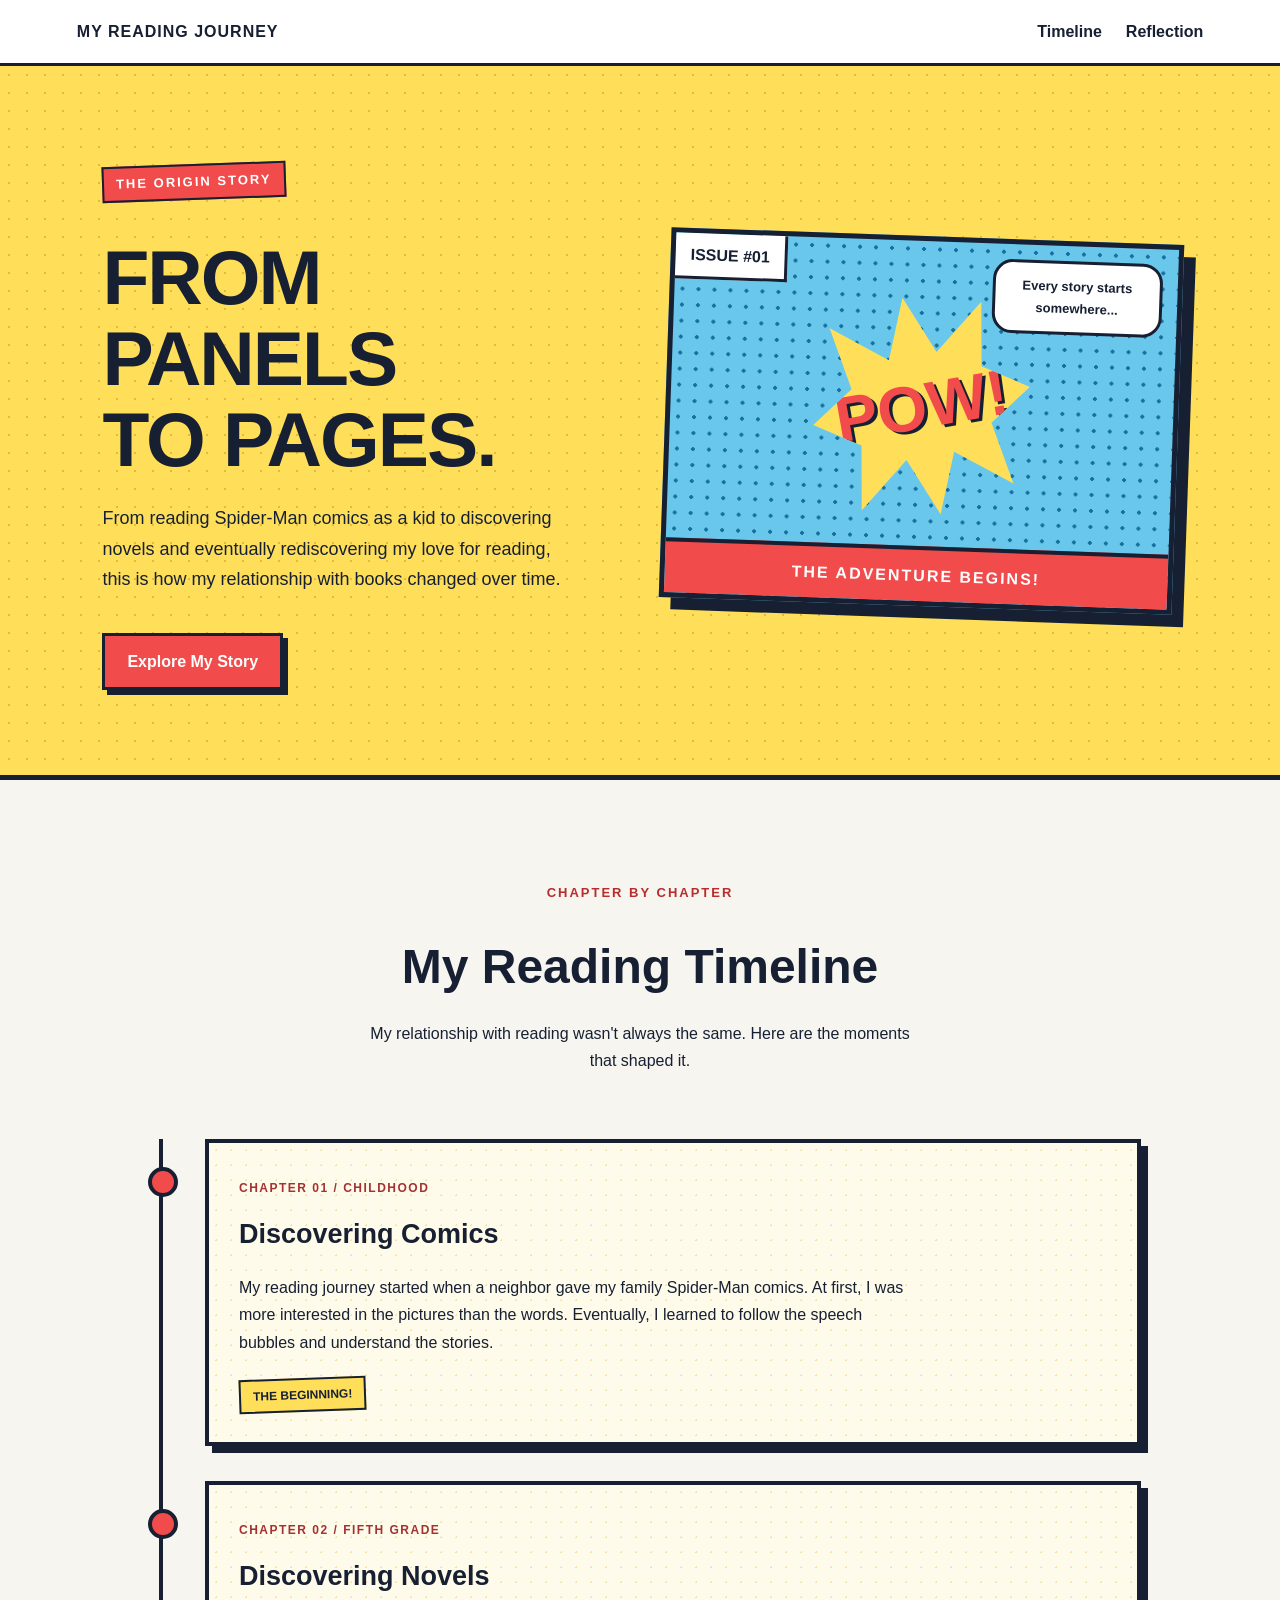
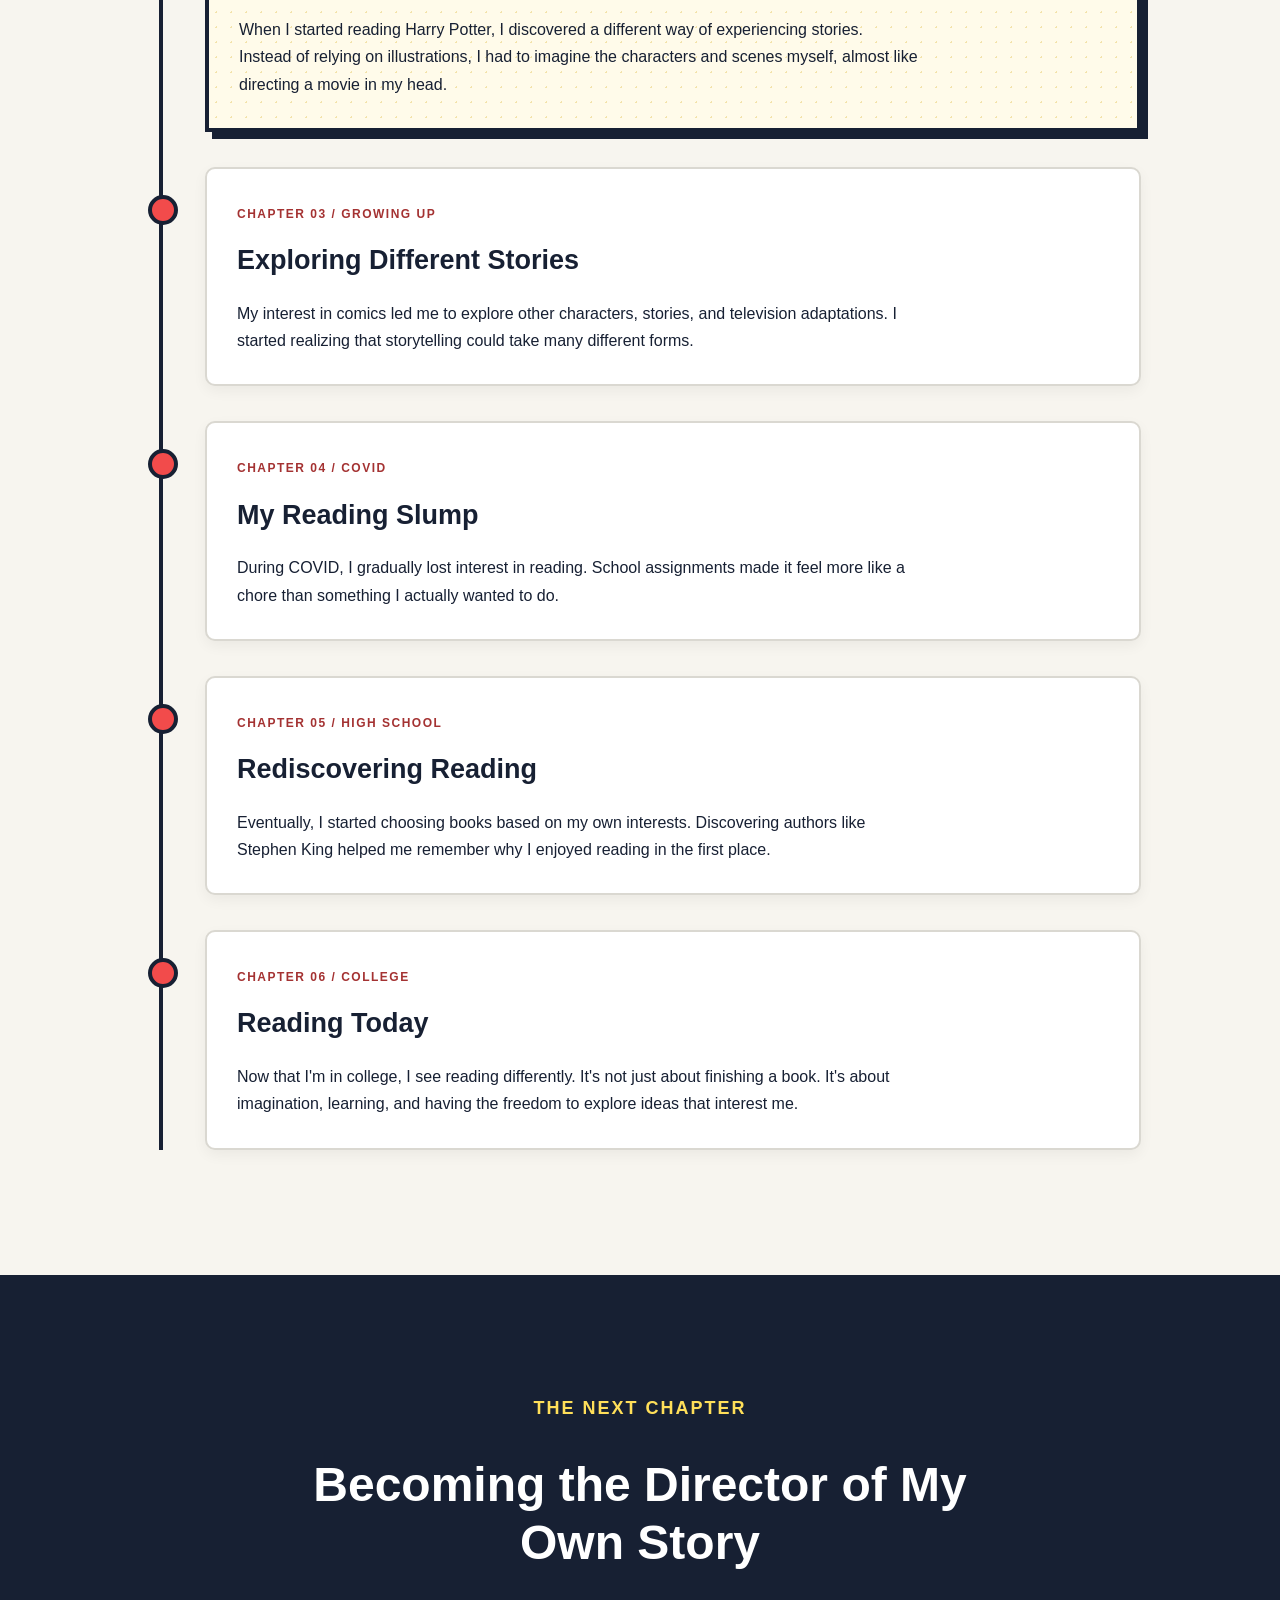
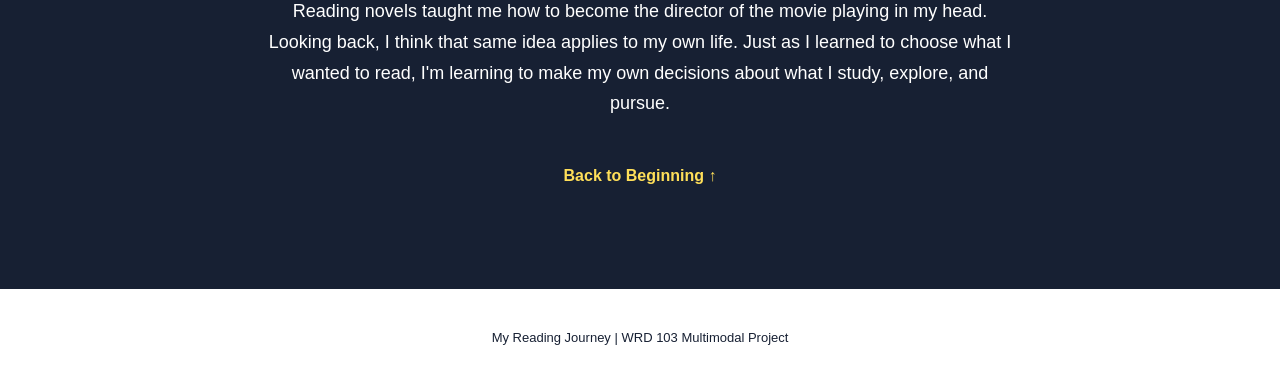
==== index.html @ 644c7c99 "feat: Add initial reading journey website" ====
<!DOCTYPE html>
<html lang="en">
<head>
  <meta charset="UTF-8">
  <meta name="viewport" content="width=device-width, initial-scale=1.0">
  <meta name="description" content="A visual timeline of my reading journey.">
  <title>My Reading Journey</title>
  <link rel="stylesheet" href="style.css">
</head>

<body>
  <!-- Navigation -->
  <header class="site-header">
    <a class="logo" href="#top">MY READING JOURNEY</a>
    <nav aria-label="Main navigation">
      <a href="#timeline">Timeline</a>
      <a href="#reflection">Reflection</a>
    </nav>
  </header>

  <main id="top">

    <!-- Comic-book introduction -->
    <section class="hero">
      <div class="hero-content">
        <p class="comic-label">THE ORIGIN STORY</p>
        <h1>From Panels<br>to Pages.</h1>
        <p class="hero-description">
          From reading Spider-Man comics as a kid to
          discovering novels and eventually rediscovering
          my love for reading, this is how my relationship
          with books changed over time.
        </p>
        <a href="#timeline" class="start-button">
          Explore My Story
        </a>
      </div>

      <div class="comic-art" aria-hidden="true">
        <span class="issue-tag">ISSUE #01</span>
        <div class="burst">POW!</div>
        <div class="speech-bubble">
          Every story starts somewhere...
        </div>
        <div class="comic-caption">
          THE ADVENTURE BEGINS!
        </div>
      </div>
    </section>

    <!-- Reading timeline -->
    <section id="timeline" class="timeline-section">
      <div class="section-heading">
        <p class="section-label">CHAPTER BY CHAPTER</p>
        <h2>My Reading Timeline</h2>
        <p>
          My relationship with reading wasn't always the same.
          Here are the moments that shaped it.
        </p>
      </div>

      <ol class="timeline">

        <li class="timeline-item">
          <article class="story-card comic-card">
            <span class="chapter">CHAPTER 01 / CHILDHOOD</span>
            <h3>Discovering Comics</h3>
            <p>
              My reading journey started when a neighbor gave
              my family Spider-Man comics. At first, I was
              more interested in the pictures than the words.
              Eventually, I learned to follow the speech
              bubbles and understand the stories.
            </p>
            <span class="comic-stamp">THE BEGINNING!</span>
          </article>
        </li>

        <li class="timeline-item">
          <article class="story-card comic-card">
            <span class="chapter">CHAPTER 02 / FIFTH GRADE</span>
            <h3>Discovering Novels</h3>
            <p>
              When I started reading Harry Potter, I
              discovered a different way of experiencing
              stories. Instead of relying on illustrations,
              I had to imagine the characters and scenes
              myself, almost like directing a movie in my head.
            </p>
          </article>
        </li>

        <li class="timeline-item">
          <article class="story-card">
            <span class="chapter">CHAPTER 03 / GROWING UP</span>
            <h3>Exploring Different Stories</h3>
            <p>
              My interest in comics led me to explore
              other characters, stories, and television
              adaptations. I started realizing that
              storytelling could take many different forms.
            </p>
          </article>
        </li>

        <li class="timeline-item">
          <article class="story-card">
            <span class="chapter">CHAPTER 04 / COVID</span>
            <h3>My Reading Slump</h3>
            <p>
              During COVID, I gradually lost interest in
              reading. School assignments made it feel
              more like a chore than something I actually
              wanted to do.
            </p>
          </article>
        </li>

        <li class="timeline-item">
          <article class="story-card">
            <span class="chapter">CHAPTER 05 / HIGH SCHOOL</span>
            <h3>Rediscovering Reading</h3>
            <p>
              Eventually, I started choosing books based
              on my own interests. Discovering authors like
              Stephen King helped me remember why I
              enjoyed reading in the first place.
            </p>
          </article>
        </li>

        <li class="timeline-item">
          <article class="story-card">
            <span class="chapter">CHAPTER 06 / COLLEGE</span>
            <h3>Reading Today</h3>
            <p>
              Now that I'm in college, I see reading
              differently. It's not just about finishing
              a book. It's about imagination, learning,
              and having the freedom to explore ideas
              that interest me.
            </p>
          </article>
        </li>

      </ol>
    </section>

    <!-- Final reflection -->
    <section id="reflection" class="reflection">
      <div class="reflection-content">
        <p class="section-label">THE NEXT CHAPTER</p>
        <h2>Becoming the Director of My Own Story</h2>
        <p>
          Reading novels taught me how to become the
          director of the movie playing in my head.
          Looking back, I think that same idea applies
          to my own life. Just as I learned to choose
          what I wanted to read, I'm learning to make
          my own decisions about what I study,
          explore, and pursue.
        </p>
        <a href="#top" class="back-link">Back to Beginning ↑</a>
      </div>
    </section>

  </main>

  <footer class="site-footer">
    <p>My Reading Journey | WRD 103 Multimodal Project</p>
  </footer>
</body>
</html>
---- style.css ----
/* GENERAL STYLES */
:root {
  --ink: #172033;
  --paper: #f7f5ef;
  --red: #f24b4b;
  --yellow: #ffdf59;
  --blue: #6ac7ec;
}

* {
  box-sizing: border-box;
}

html {
  scroll-behavior: smooth;
}

body {
  margin: 0;
  font-family: Arial, Helvetica, sans-serif;
  background: var(--paper);
  color: var(--ink);
  line-height: 1.7;
}

a {
  color: inherit;
}

section {
  scroll-margin-top: 80px;
}

/* NAVIGATION */
.site-header {
  display: flex;
  justify-content: space-between;
  align-items: center;
  gap: 20px;
  padding: 18px 6%;
  background: white;
  border-bottom: 3px solid var(--ink);
}

.logo {
  font-weight: 900;
  text-decoration: none;
  letter-spacing: 1px;
}

nav {
  display: flex;
  gap: 24px;
}

nav a {
  font-weight: bold;
  text-decoration: none;
}

nav a:hover,
.back-link:hover {
  text-decoration: underline;
}

/* COMIC-BOOK HERO */
.hero {
  min-height: 550px;
  display: grid;
  grid-template-columns: 1fr 1fr;
  align-items: center;
  gap: 50px;
  padding: 85px 8%;
  background-color: var(--yellow);
  background-image:
    radial-gradient(#e1bb39 1px, transparent 1px);
  background-size: 18px 18px;
  border-bottom: 5px solid var(--ink);
}

.comic-label,
.section-label {
  display: inline-block;
  font-size: 13px;
  font-weight: 900;
  letter-spacing: 2px;
}

.comic-label {
  background: var(--red);
  color: white;
  border: 2px solid var(--ink);
  padding: 5px 12px;
  transform: rotate(-2deg);
}

.hero h1 {
  font-size: clamp(48px, 6vw, 88px);
  line-height: 1.05;
  margin: 24px 0;
  text-transform: uppercase;
  letter-spacing: -2px;
}

.hero-description {
  max-width: 480px;
  font-size: 18px;
}

.start-button {
  display: inline-block;
  background: var(--red);
  color: white;
  border: 3px solid var(--ink);
  box-shadow: 5px 5px 0 var(--ink);
  padding: 12px 22px;
  margin-top: 20px;
  text-decoration: none;
  font-weight: bold;
  transition: transform 0.2s, box-shadow 0.2s;
}

.start-button:hover {
  transform: translate(3px, 3px);
  box-shadow: 2px 2px 0 var(--ink);
}

/* CSS COMIC ILLUSTRATION */
.comic-art {
  position: relative;
  height: 370px;
  border: 5px solid var(--ink);
  background:
    radial-gradient(#166f9f 2px, transparent 2px),
    var(--blue);
  background-size: 16px 16px;
  box-shadow: 12px 12px 0 var(--ink);
  transform: rotate(2deg);
  overflow: hidden;
}

.issue-tag {
  position: absolute;
  top: 0;
  left: 0;
  padding: 8px 15px;
  background: white;
  font-weight: 900;
  border-right: 3px solid var(--ink);
  border-bottom: 3px solid var(--ink);
}

.burst {
  position: absolute;
  width: 220px;
  height: 220px;
  top: 55px;
  left: 50%;
  transform: translateX(-50%) rotate(-12deg);
  display: flex;
  align-items: center;
  justify-content: center;
  background: var(--yellow);
  color: var(--red);
  font-size: 64px;
  font-weight: 900;
  text-shadow: 3px 3px 0 var(--ink);
  clip-path: polygon(
    50% 0%, 61% 27%, 85% 8%, 80% 37%,
    100% 50%, 80% 63%, 85% 92%,
    61% 73%, 50% 100%, 39% 73%,
    15% 92%, 20% 63%, 0% 50%,
    20% 37%, 15% 8%, 39% 27%
  );
}

.speech-bubble {
  position: absolute;
  top: 15px;
  right: 15px;
  max-width: 170px;
  padding: 12px;
  background: white;
  border: 3px solid var(--ink);
  border-radius: 20px;
  font-weight: bold;
  font-size: 13px;
  text-align: center;
}

.comic-caption {
  position: absolute;
  bottom: 0;
  left: 0;
  right: 0;
  background: var(--red);
  color: white;
  text-align: center;
  font-weight: 900;
  padding: 12px;
  border-top: 4px solid var(--ink);
  letter-spacing: 2px;
}

/* TIMELINE SECTION */
.timeline-section {
  max-width: 1050px;
  margin: auto;
  padding: 90px 24px;
}

.section-heading {
  text-align: center;
  margin-bottom: 65px;
}

.section-heading h2 {
  font-size: clamp(32px, 5vw, 48px);
  margin: 10px 0;
}

.section-heading p {
  max-width: 570px;
  margin: 12px auto;
}

.section-label {
  color: #b72d2d;
}

.timeline {
  position: relative;
  list-style: none;
  margin: 0;
  padding: 0;
}

/* Vertical connecting line */
.timeline::before {
  content: "";
  position: absolute;
  top: 0;
  bottom: 0;
  left: 20px;
  width: 4px;
  background: var(--ink);
}

.timeline-item {
  position: relative;
  padding-left: 66px;
  margin-bottom: 35px;
}

/* Timeline dots */
.timeline-item::before {
  content: "";
  position: absolute;
  top: 28px;
  left: 9px;
  width: 22px;
  height: 22px;
  background: var(--red);
  border: 4px solid var(--ink);
  border-radius: 50%;
  z-index: 1;
}

/* Timeline cards */
.story-card {
  background: white;
  border: 2px solid #dad8d1;
  border-radius: 10px;
  padding: 30px;
  box-shadow: 0 5px 14px rgba(0,0,0,0.05);
  transition: transform 0.2s;
}

.story-card:hover {
  transform: translateY(-4px);
}

.chapter {
  font-size: 12px;
  font-weight: bold;
  color: #a43232;
  letter-spacing: 1.5px;
}

.story-card h3 {
  font-size: 27px;
  margin: 12px 0;
}

.story-card p {
  margin-bottom: 0;
  max-width: 680px;
}

/* First two chapters have a comic style */
.comic-card {
  border: 4px solid var(--ink);
  border-radius: 0;
  box-shadow: 7px 7px 0 var(--ink);
  background-color: #fffbea;
  background-image:
    radial-gradient(#f3e3ab 1px, transparent 1px);
  background-size: 15px 15px;
}

.comic-stamp {
  display: inline-block;
  margin-top: 22px;
  padding: 5px 12px;
  background: var(--yellow);
  border: 2px solid var(--ink);
  font-size: 12px;
  font-weight: 900;
  transform: rotate(-2deg);
}

/* FINAL REFLECTION */
.reflection {
  background: var(--ink);
  color: white;
  padding: 100px 24px;
  text-align: center;
}

.reflection-content {
  max-width: 750px;
  margin: auto;
}

.reflection h2 {
  font-size: clamp(32px, 5vw, 48px);
  line-height: 1.2;
  margin: 15px 0 25px;
}

.reflection p {
  font-size: 18px;
}

.reflection .section-label {
  color: var(--yellow);
}

.back-link {
  display: inline-block;
  margin-top: 25px;
  color: var(--yellow);
  font-weight: bold;
  text-decoration: none;
}

/* FOOTER */
.site-footer {
  text-align: center;
  padding: 25px;
  background: white;
  font-size: 13px;
}

/* MOBILE RESPONSIVENESS */
@media (max-width: 750px) {
  .site-header {
    flex-direction: column;
    text-align: center;
  }

  .hero {
    grid-template-columns: 1fr;
    padding: 60px 7%;
  }

  .comic-art {
    height: 330px;
    transform: none;
  }

  .timeline-section {
    padding: 65px 16px;
  }

  .timeline-item {
    padding-left: 48px;
  }

  .story-card {
    padding: 22px;
  }

  .story-card h3 {
    font-size: 23px;
  }

  .reflection {
    padding: 70px 24px;
  }
}

@media (prefers-reduced-motion: reduce) {
  html {
    scroll-behavior: auto;
  }

  .start-button,
  .story-card {
    transition: none;
  }
}
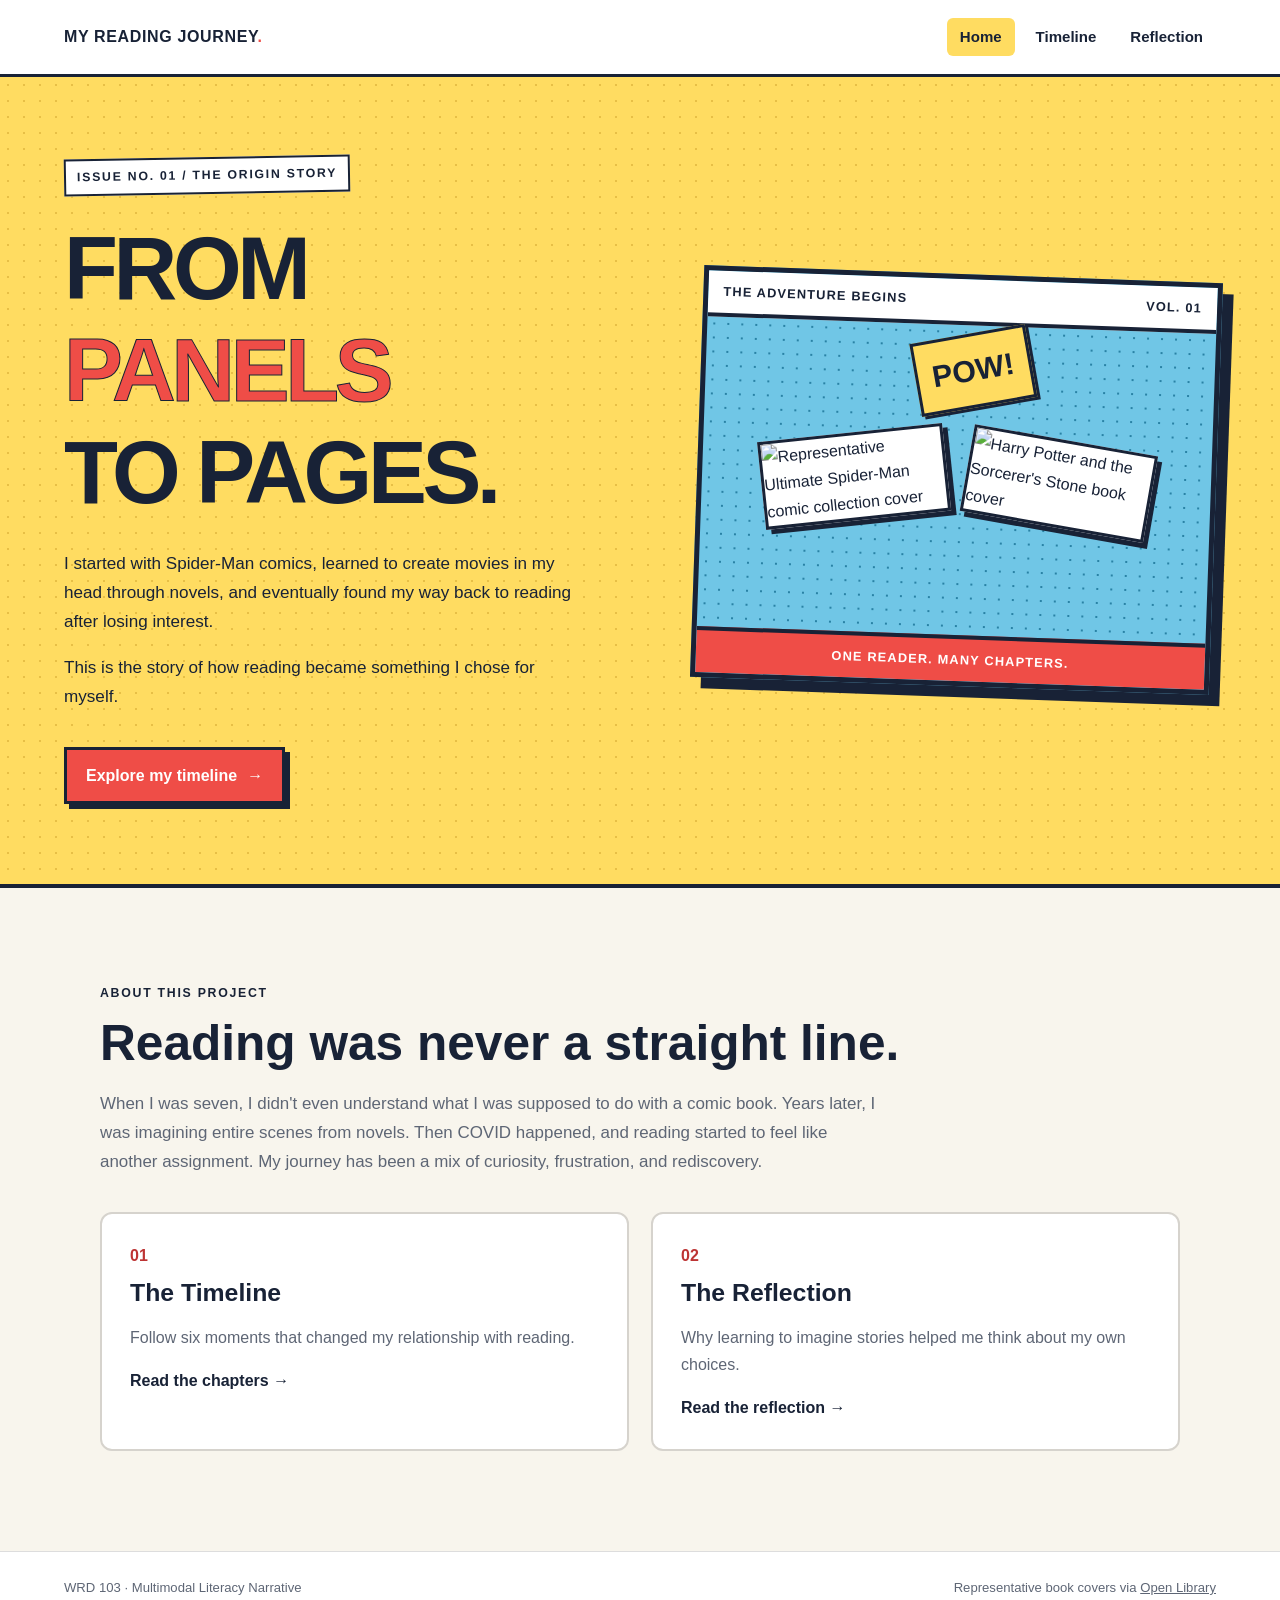
==== commit 32b647e5: "feat: Add multi-page navigation, images, and expanded timeline content" ====
--- a/index.html
+++ b/index.html
@@ -3,172 +3,68 @@
 <html lang="en">
 <head>
   <meta charset="UTF-8">
-  <meta name="viewport" content="width=device-width, initial-scale=1.0">
-  <meta name="description" content="A visual timeline of my reading journey.">
-  <title>My Reading Journey</title>
+  <meta name="viewport" content="width=device-width, initial-scale=1">
+  <meta name="description" content="A visual story about growing up with comics, losing interest in reading, and finding it again.">
+  <title>Home | My Reading Journey</title>
   <link rel="stylesheet" href="style.css">
 </head>
-
 <body>
-  <!-- Navigation -->
   <header class="site-header">
-    <a class="logo" href="#top">MY READING JOURNEY</a>
-    <nav aria-label="Main navigation">
-      <a href="#timeline">Timeline</a>
-      <a href="#reflection">Reflection</a>
+    <a class="logo" href="index.html">MY READING JOURNEY<span class="logo-dot">.</span></a>
+    <nav aria-label="Main navigation" class="site-nav">
+      <a href="index.html" aria-current="page">Home</a>
+      <a href="timeline.html">Timeline</a>
+      <a href="reflection.html">Reflection</a>
     </nav>
   </header>
 
-  <main id="top">
-
-    <!-- Comic-book introduction -->
-    <section class="hero">
-      <div class="hero-content">
-        <p class="comic-label">THE ORIGIN STORY</p>
-        <h1>From Panels<br>to Pages.</h1>
-        <p class="hero-description">
-          From reading Spider-Man comics as a kid to
-          discovering novels and eventually rediscovering
-          my love for reading, this is how my relationship
-          with books changed over time.
-        </p>
-        <a href="#timeline" class="start-button">
-          Explore My Story
-        </a>
-      </div>
-
-      <div class="comic-art" aria-hidden="true">
-        <span class="issue-tag">ISSUE #01</span>
-        <div class="burst">POW!</div>
-        <div class="speech-bubble">
-          Every story starts somewhere...
+  <main>
+    <section class="hero comic-dots">
+      <div class="hero-inner">
+        <div class="hero-copy">
+          <span class="eyebrow comic-tag">ISSUE NO. 01 / THE ORIGIN STORY</span>
+          <h1>From <em>Panels</em><br>to Pages.</h1>
+          <p>I started with Spider-Man comics, learned to create movies in my head through novels, and eventually found my way back to reading after losing interest.</p>
+          <p>This is the story of how reading became something I chose for myself.</p>
+          <a class="button button-red" href="timeline.html">Explore my timeline <span aria-hidden="true">→</span></a>
         </div>
-        <div class="comic-caption">
-          THE ADVENTURE BEGINS!
+        <div class="hero-art" aria-label="Comic-book-inspired display with book covers">
+          <div class="hero-art-top"><span>THE ADVENTURE BEGINS</span><span>VOL. 01</span></div>
+          <div class="hero-art-content">
+            <div class="burst" aria-hidden="true">POW!</div>
+            <img class="cover cover-comic" src="https://covers.openlibrary.org/b/isbn/9780785124924-M.jpg" alt="Representative Ultimate Spider-Man comic collection cover">
+            <img class="cover cover-novel" src="https://covers.openlibrary.org/b/isbn/9780590353427-M.jpg" alt="Harry Potter and the Sorcerer's Stone book cover">
+          </div>
+          <div class="hero-art-bottom">ONE READER. MANY CHAPTERS.</div>
         </div>
       </div>
     </section>
 
-    <!-- Reading timeline -->
-    <section id="timeline" class="timeline-section">
-      <div class="section-heading">
-        <p class="section-label">CHAPTER BY CHAPTER</p>
-        <h2>My Reading Timeline</h2>
-        <p>
-          My relationship with reading wasn't always the same.
-          Here are the moments that shaped it.
-        </p>
-      </div>
-
-      <ol class="timeline">
-
-        <li class="timeline-item">
-          <article class="story-card comic-card">
-            <span class="chapter">CHAPTER 01 / CHILDHOOD</span>
-            <h3>Discovering Comics</h3>
-            <p>
-              My reading journey started when a neighbor gave
-              my family Spider-Man comics. At first, I was
-              more interested in the pictures than the words.
-              Eventually, I learned to follow the speech
-              bubbles and understand the stories.
-            </p>
-            <span class="comic-stamp">THE BEGINNING!</span>
-          </article>
-        </li>
-
-        <li class="timeline-item">
-          <article class="story-card comic-card">
-            <span class="chapter">CHAPTER 02 / FIFTH GRADE</span>
-            <h3>Discovering Novels</h3>
-            <p>
-              When I started reading Harry Potter, I
-              discovered a different way of experiencing
-              stories. Instead of relying on illustrations,
-              I had to imagine the characters and scenes
-              myself, almost like directing a movie in my head.
-            </p>
-          </article>
-        </li>
-
-        <li class="timeline-item">
-          <article class="story-card">
-            <span class="chapter">CHAPTER 03 / GROWING UP</span>
-            <h3>Exploring Different Stories</h3>
-            <p>
-              My interest in comics led me to explore
-              other characters, stories, and television
-              adaptations. I started realizing that
-              storytelling could take many different forms.
-            </p>
-          </article>
-        </li>
-
-        <li class="timeline-item">
-          <article class="story-card">
-            <span class="chapter">CHAPTER 04 / COVID</span>
-            <h3>My Reading Slump</h3>
-            <p>
-              During COVID, I gradually lost interest in
-              reading. School assignments made it feel
-              more like a chore than something I actually
-              wanted to do.
-            </p>
-          </article>
-        </li>
-
-        <li class="timeline-item">
-          <article class="story-card">
-            <span class="chapter">CHAPTER 05 / HIGH SCHOOL</span>
-            <h3>Rediscovering Reading</h3>
-            <p>
-              Eventually, I started choosing books based
-              on my own interests. Discovering authors like
-              Stephen King helped me remember why I
-              enjoyed reading in the first place.
-            </p>
-          </article>
-        </li>
-
-        <li class="timeline-item">
-          <article class="story-card">
-            <span class="chapter">CHAPTER 06 / COLLEGE</span>
-            <h3>Reading Today</h3>
-            <p>
-              Now that I'm in college, I see reading
-              differently. It's not just about finishing
-              a book. It's about imagination, learning,
-              and having the freedom to explore ideas
-              that interest me.
-            </p>
-          </article>
-        </li>
-
-      </ol>
-    </section>
-
-    <!-- Final reflection -->
-    <section id="reflection" class="reflection">
-      <div class="reflection-content">
-        <p class="section-label">THE NEXT CHAPTER</p>
-        <h2>Becoming the Director of My Own Story</h2>
-        <p>
-          Reading novels taught me how to become the
-          director of the movie playing in my head.
-          Looking back, I think that same idea applies
-          to my own life. Just as I learned to choose
-          what I wanted to read, I'm learning to make
-          my own decisions about what I study,
-          explore, and pursue.
-        </p>
-        <a href="#top" class="back-link">Back to Beginning ↑</a>
+    <section class="intro section-wrap">
+      <span class="eyebrow">ABOUT THIS PROJECT</span>
+      <h2>Reading was never a straight line.</h2>
+      <p>When I was seven, I didn't even understand what I was supposed to do with a comic book. Years later, I was imagining entire scenes from novels. Then COVID happened, and reading started to feel like another assignment. My journey has been a mix of curiosity, frustration, and rediscovery.</p>
+      <div class="feature-grid">
+        <a class="feature-card" href="timeline.html">
+          <span class="feature-number">01</span>
+          <h3>The Timeline</h3>
+          <p>Follow six moments that changed my relationship with reading.</p>
+          <span class="card-link">Read the chapters →</span>
+        </a>
+        <a class="feature-card" href="reflection.html">
+          <span class="feature-number">02</span>
+          <h3>The Reflection</h3>
+          <p>Why learning to imagine stories helped me think about my own choices.</p>
+          <span class="card-link">Read the reflection →</span>
+        </a>
       </div>
     </section>
-
   </main>
 
   <footer class="site-footer">
-    <p>My Reading Journey | WRD 103 Multimodal Project</p>
+    <span>WRD 103 · Multimodal Literacy Narrative</span>
+    <span>Representative book covers via <a href="https://openlibrary.org/" target="_blank" rel="noopener noreferrer">Open Library</a></span>
   </footer>
 </body>
 </html>
+
--- a/style.css
+++ b/style.css
@@ -1,13 +1,16 @@
 
-/* GENERAL STYLES */
+/* Shared design for all three pages */
 :root {
-  --ink: #172033;
-  --paper: #f7f5ef;
-  --red: #f24b4b;
-  --yellow: #ffdf59;
-  --blue: #6ac7ec;
-}
-
+  --ink: #182236;
+  --paper: #f8f5ed;
+  --white: #fff;
+  --red: #ef4d47;
+  --yellow: #ffdc61;
+  --blue: #70c6e6;
+  --muted: #5e6675;
+}
+
+/* General styling */
 * {
   box-sizing: border-box;
 }
@@ -18,9 +21,9 @@
 
 body {
   margin: 0;
+  color: var(--ink);
+  background: var(--paper);
   font-family: Arial, Helvetica, sans-serif;
-  background: var(--paper);
-  color: var(--ink);
   line-height: 1.7;
 }
 
@@ -28,376 +31,621 @@
   color: inherit;
 }
 
-section {
-  scroll-margin-top: 80px;
-}
-
-/* NAVIGATION */
+img {
+  max-width: 100%;
+}
+
+h1, h2, h3 {
+  line-height: 1.16;
+}
+
+.section-wrap {
+  width: min(1080px, 90%);
+  margin: auto;
+}
+
+.narrow {
+  max-width: 770px;
+}
+
+.eyebrow {
+  display: inline-block;
+  font-size: .77rem;
+  font-weight: 900;
+  letter-spacing: .14em;
+  text-transform: uppercase;
+}
+
+/* Navigation */
 .site-header {
   display: flex;
   justify-content: space-between;
   align-items: center;
   gap: 20px;
-  padding: 18px 6%;
-  background: white;
+  padding: 18px 5%;
+  background: var(--white);
   border-bottom: 3px solid var(--ink);
 }
 
 .logo {
   font-weight: 900;
   text-decoration: none;
-  letter-spacing: 1px;
-}
-
-nav {
-  display: flex;
-  gap: 24px;
-}
-
-nav a {
-  font-weight: bold;
+  letter-spacing: .04em;
+}
+
+.logo-dot {
+  color: var(--red);
+}
+
+.site-nav {
+  display: flex;
+  flex-wrap: wrap;
+  gap: 8px;
+}
+
+.site-nav a {
   text-decoration: none;
-}
-
-nav a:hover,
-.back-link:hover {
-  text-decoration: underline;
-}
-
-/* COMIC-BOOK HERO */
-.hero {
-  min-height: 550px;
-  display: grid;
-  grid-template-columns: 1fr 1fr;
-  align-items: center;
-  gap: 50px;
-  padding: 85px 8%;
+  font-size: .94rem;
+  font-weight: 700;
+  padding: 6px 13px;
+  border-radius: 6px;
+}
+
+.site-nav a:hover,
+.site-nav a[aria-current="page"] {
+  background: var(--yellow);
+}
+
+/* Common buttons */
+.button {
+  display: inline-flex;
+  align-items: center;
+  gap: 10px;
+  border: 3px solid var(--ink);
+  box-shadow: 5px 5px 0 var(--ink);
+  padding: 12px 19px;
+  font-weight: 800;
+  text-decoration: none;
+  transition: transform .2s, box-shadow .2s;
+}
+
+.button:hover {
+  transform: translate(3px, 3px);
+  box-shadow: 2px 2px 0 var(--ink);
+}
+
+.button-red {
+  background: var(--red);
+  color: white;
+}
+
+.button-dark {
+  background: var(--ink);
+  color: white;
+}
+
+.comic-tag {
+  padding: 6px 11px;
+  color: var(--ink);
+  background: white;
+  border: 2px solid var(--ink);
+  transform: rotate(-1deg);
+}
+
+.comic-dots {
   background-color: var(--yellow);
   background-image:
-    radial-gradient(#e1bb39 1px, transparent 1px);
-  background-size: 18px 18px;
-  border-bottom: 5px solid var(--ink);
-}
-
-.comic-label,
-.section-label {
-  display: inline-block;
-  font-size: 13px;
-  font-weight: 900;
-  letter-spacing: 2px;
-}
-
-.comic-label {
+    radial-gradient(#e7bf46 1.2px, transparent 1.2px);
+  background-size: 16px 16px;
+}
+
+/* Home hero */
+.hero {
+  border-bottom: 4px solid var(--ink);
+}
+
+.hero-inner {
+  width: min(1200px, 90%);
+  margin: auto;
+  padding: 80px 0;
+  display: grid;
+  grid-template-columns: 1.05fr .95fr;
+  align-items: center;
+  gap: 60px;
+}
+
+.hero h1 {
+  font-size: clamp(3.5rem, 6.9vw, 6.4rem);
+  letter-spacing: -.05em;
+  margin: 24px 0;
+  text-transform: uppercase;
+}
+
+.hero h1 em {
+  color: var(--red);
+  font-style: normal;
+  -webkit-text-stroke: 1px var(--ink);
+}
+
+.hero-copy p {
+  max-width: 520px;
+  font-size: 1.07rem;
+}
+
+.hero-copy .button {
+  margin-top: 18px;
+}
+
+.hero-art {
+  min-height: 390px;
+  border: 5px solid var(--ink);
+  box-shadow: 11px 11px 0 var(--ink);
+  transform: rotate(2deg);
+  background: var(--blue);
+  overflow: hidden;
+}
+
+.hero-art-top,
+.hero-art-bottom {
+  background: white;
+  padding: 10px 15px;
+  font-size: .8rem;
+  font-weight: 900;
+  letter-spacing: .09em;
+}
+
+.hero-art-top {
+  display: flex;
+  justify-content: space-between;
+  border-bottom: 4px solid var(--ink);
+}
+
+.hero-art-bottom {
+  text-align: center;
+  border-top: 4px solid var(--ink);
   background: var(--red);
   color: white;
-  border: 2px solid var(--ink);
-  padding: 5px 12px;
-  transform: rotate(-2deg);
-}
-
-.hero h1 {
-  font-size: clamp(48px, 6vw, 88px);
-  line-height: 1.05;
-  margin: 24px 0;
-  text-transform: uppercase;
-  letter-spacing: -2px;
-}
-
-.hero-description {
-  max-width: 480px;
-  font-size: 18px;
-}
-
-.start-button {
-  display: inline-block;
-  background: var(--red);
-  color: white;
+}
+
+.hero-art-content {
+  position: relative;
+  height: 310px;
+  display: flex;
+  justify-content: center;
+  align-items: center;
+  gap: 20px;
+  padding: 28px;
+  background:
+    radial-gradient(#2982a5 1.5px, transparent 1.5px);
+  background-size: 14px 14px;
+}
+
+.cover {
+  position: relative;
+  z-index: 1;
+  width: 41%;
+  max-height: 245px;
+  object-fit: contain;
   border: 3px solid var(--ink);
   box-shadow: 5px 5px 0 var(--ink);
-  padding: 12px 22px;
-  margin-top: 20px;
-  text-decoration: none;
-  font-weight: bold;
-  transition: transform 0.2s, box-shadow 0.2s;
-}
-
-.start-button:hover {
-  transform: translate(3px, 3px);
-  box-shadow: 2px 2px 0 var(--ink);
-}
-
-/* CSS COMIC ILLUSTRATION */
-.comic-art {
-  position: relative;
-  height: 370px;
-  border: 5px solid var(--ink);
-  background:
-    radial-gradient(#166f9f 2px, transparent 2px),
-    var(--blue);
-  background-size: 16px 16px;
-  box-shadow: 12px 12px 0 var(--ink);
-  transform: rotate(2deg);
-  overflow: hidden;
-}
-
-.issue-tag {
-  position: absolute;
-  top: 0;
-  left: 0;
-  padding: 8px 15px;
-  background: white;
-  font-weight: 900;
-  border-right: 3px solid var(--ink);
-  border-bottom: 3px solid var(--ink);
+  background: white;
+}
+
+.cover-comic {
+  transform: rotate(-8deg);
+}
+
+.cover-novel {
+  transform: rotate(8deg);
 }
 
 .burst {
   position: absolute;
-  width: 220px;
-  height: 220px;
-  top: 55px;
-  left: 50%;
-  transform: translateX(-50%) rotate(-12deg);
-  display: flex;
-  align-items: center;
-  justify-content: center;
+  z-index: 2;
+  top: 8px;
+  left: 41%;
+  transform: rotate(-12deg);
+  padding: 8px 14px;
+  font-size: 1.9rem;
+  font-weight: 900;
   background: var(--yellow);
-  color: var(--red);
-  font-size: 64px;
-  font-weight: 900;
-  text-shadow: 3px 3px 0 var(--ink);
-  clip-path: polygon(
-    50% 0%, 61% 27%, 85% 8%, 80% 37%,
-    100% 50%, 80% 63%, 85% 92%,
-    61% 73%, 50% 100%, 39% 73%,
-    15% 92%, 20% 63%, 0% 50%,
-    20% 37%, 15% 8%, 39% 27%
-  );
-}
-
-.speech-bubble {
-  position: absolute;
-  top: 15px;
-  right: 15px;
-  max-width: 170px;
-  padding: 12px;
-  background: white;
   border: 3px solid var(--ink);
-  border-radius: 20px;
-  font-weight: bold;
-  font-size: 13px;
-  text-align: center;
-}
-
-.comic-caption {
-  position: absolute;
-  bottom: 0;
-  left: 0;
-  right: 0;
-  background: var(--red);
-  color: white;
-  text-align: center;
-  font-weight: 900;
-  padding: 12px;
-  border-top: 4px solid var(--ink);
-  letter-spacing: 2px;
-}
-
-/* TIMELINE SECTION */
+  box-shadow: 3px 3px 0 var(--ink);
+}
+
+/* Home introduction */
+.intro {
+  padding-top: 90px;
+  padding-bottom: 100px;
+}
+
+.intro h2 {
+  font-size: clamp(2rem, 4vw, 3.1rem);
+  margin: 10px 0 18px;
+}
+
+.intro > p {
+  max-width: 780px;
+  color: var(--muted);
+  font-size: 1.06rem;
+}
+
+.feature-grid {
+  display: grid;
+  grid-template-columns: repeat(2, 1fr);
+  gap: 22px;
+  margin-top: 35px;
+}
+
+.feature-card {
+  display: block;
+  padding: 28px;
+  background: white;
+  border: 2px solid #d6d3cd;
+  border-radius: 12px;
+  text-decoration: none;
+  transition: transform .2s;
+}
+
+.feature-card:hover {
+  transform: translateY(-5px);
+  border-color: var(--ink);
+}
+
+.feature-number {
+  color: #bd3434;
+  font-weight: 900;
+}
+
+.feature-card h3 {
+  font-size: 1.55rem;
+  margin: 10px 0;
+}
+
+.feature-card p {
+  color: var(--muted);
+}
+
+.card-link {
+  font-weight: 800;
+}
+
+/* Timeline page */
+.page-banner {
+  padding: 72px 0 60px;
+  border-bottom: 4px solid var(--ink);
+}
+
+.page-banner h1 {
+  font-size: clamp(2.7rem, 5.7vw, 4.7rem);
+  margin: 19px 0 10px;
+}
+
+.page-banner p {
+  font-size: 1.1rem;
+  max-width: 670px;
+}
+
+.chapter-nav {
+  display: flex;
+  flex-wrap: wrap;
+  gap: 9px;
+  margin-top: 26px;
+}
+
+.chapter-nav a {
+  padding: 6px 12px;
+  border: 2px solid var(--ink);
+  background: white;
+  text-decoration: none;
+  font-size: .82rem;
+  font-weight: 800;
+}
+
+.chapter-nav a:hover {
+  background: var(--blue);
+}
+
 .timeline-section {
-  max-width: 1050px;
-  margin: auto;
-  padding: 90px 24px;
-}
-
-.section-heading {
-  text-align: center;
-  margin-bottom: 65px;
-}
-
-.section-heading h2 {
-  font-size: clamp(32px, 5vw, 48px);
-  margin: 10px 0;
-}
-
-.section-heading p {
-  max-width: 570px;
-  margin: 12px auto;
-}
-
-.section-label {
-  color: #b72d2d;
+  padding-top: 80px;
+  padding-bottom: 95px;
 }
 
 .timeline {
   position: relative;
-  list-style: none;
-  margin: 0;
-  padding: 0;
-}
-
-/* Vertical connecting line */
-.timeline::before {
-  content: "";
-  position: absolute;
-  top: 0;
-  bottom: 0;
-  left: 20px;
-  width: 4px;
-  background: var(--ink);
+  padding-left: 50px;
+  border-left: 4px solid var(--ink);
 }
 
 .timeline-item {
   position: relative;
-  padding-left: 66px;
-  margin-bottom: 35px;
-}
-
-/* Timeline dots */
-.timeline-item::before {
-  content: "";
+  display: grid;
+  grid-template-columns: 1.4fr .85fr;
+  gap: 30px;
+  align-items: center;
+  margin: 0 0 35px 20px;
+  padding: 30px;
+  background: white;
+  border: 2px solid #ded9d0;
+  border-radius: 12px;
+  scroll-margin-top: 20px;
+}
+
+.timeline-item.is-comic {
+  border: 4px solid var(--ink);
+  border-radius: 0;
+  box-shadow: 6px 6px 0 var(--ink);
+  background: #fff9e6;
+}
+
+.timeline-marker {
   position: absolute;
-  top: 28px;
-  left: 9px;
-  width: 22px;
-  height: 22px;
+  top: 32px;
+  left: -94px;
+  display: grid;
+  place-items: center;
+  width: 43px;
+  height: 43px;
+  color: white;
+  font-weight: 900;
+  font-size: .8rem;
   background: var(--red);
   border: 4px solid var(--ink);
   border-radius: 50%;
-  z-index: 1;
-}
-
-/* Timeline cards */
-.story-card {
-  background: white;
-  border: 2px solid #dad8d1;
-  border-radius: 10px;
-  padding: 30px;
-  box-shadow: 0 5px 14px rgba(0,0,0,0.05);
-  transition: transform 0.2s;
-}
-
-.story-card:hover {
-  transform: translateY(-4px);
-}
-
-.chapter {
-  font-size: 12px;
-  font-weight: bold;
-  color: #a43232;
-  letter-spacing: 1.5px;
-}
-
-.story-card h3 {
-  font-size: 27px;
-  margin: 12px 0;
-}
-
-.story-card p {
-  margin-bottom: 0;
-  max-width: 680px;
-}
-
-/* First two chapters have a comic style */
-.comic-card {
-  border: 4px solid var(--ink);
-  border-radius: 0;
-  box-shadow: 7px 7px 0 var(--ink);
-  background-color: #fffbea;
-  background-image:
-    radial-gradient(#f3e3ab 1px, transparent 1px);
-  background-size: 15px 15px;
-}
-
-.comic-stamp {
+}
+
+.chapter-content h2 {
+  font-size: clamp(1.6rem, 2.8vw, 2.2rem);
+  margin: 9px 0 15px;
+}
+
+.chapter-content p {
+  color: #3f4755;
+  margin: 0;
+}
+
+.chapter-content .eyebrow {
+  color: #a52e2e;
+}
+
+.chapter-note {
   display: inline-block;
   margin-top: 22px;
-  padding: 5px 12px;
+  padding: 5px 10px;
+  font-size: .7rem;
+  font-weight: 900;
+  letter-spacing: .08em;
   background: var(--yellow);
   border: 2px solid var(--ink);
-  font-size: 12px;
-  font-weight: 900;
-  transform: rotate(-2deg);
-}
-
-/* FINAL REFLECTION */
-.reflection {
+}
+
+/* Images and book covers */
+.media-card {
+  margin: 0;
+  padding: 20px 15px;
+  text-align: center;
+  background: #f0ede8;
+  border-radius: 9px;
+}
+
+.comic-media {
+  border: 2px solid var(--ink);
+  background: var(--blue);
+}
+
+.media-card > img {
+  height: 225px;
+  max-width: 100%;
+  object-fit: contain;
+  background: white;
+  box-shadow: 3px 4px 0 rgba(0,0,0,.15);
+}
+
+.media-card figcaption {
+  color: #404b5a;
+  font-size: .8rem;
+  margin-top: 12px;
+}
+
+.book-pair {
+  display: flex;
+  justify-content: center;
+  align-items: center;
+  gap: 12px;
+}
+
+.book-pair img {
+  width: 44%;
+  height: 205px;
+  object-fit: contain;
+  background: white;
+  box-shadow: 3px 4px 0 rgba(0,0,0,.15);
+}
+
+/* Reading slump illustration */
+.slump-card {
+  min-height: 250px;
+  display: flex;
+  flex-direction: column;
+  align-items: center;
+  justify-content: center;
+  background: #e9e8e5;
+  border: 2px dashed #95979d;
+  border-radius: 9px;
+}
+
+.closed-book {
+  width: 116px;
+  height: 150px;
+  border: 8px solid #7a818c;
+  border-left: 17px solid #555d6a;
+  border-radius: 4px 12px 12px 4px;
+  transform: rotate(-10deg);
+  background: #bbbfc7;
+  box-shadow: 9px 11px 0 #d0d1d4;
+}
+
+.slump-card p {
+  font-size: .79rem;
+  font-weight: 900;
+  letter-spacing: .1em;
+  color: #656a73;
+}
+
+.next-chapter {
+  text-align: center;
+  margin: 75px auto 10px;
+  max-width: 590px;
+}
+
+.next-chapter h2 {
+  font-size: clamp(1.8rem, 3vw, 2.6rem);
+  margin: 12px 0 28px;
+}
+
+/* Reflection page */
+.reflection-hero {
   background: var(--ink);
   color: white;
-  padding: 100px 24px;
+  padding: 110px 0 100px;
   text-align: center;
 }
 
-.reflection-content {
-  max-width: 750px;
-  margin: auto;
-}
-
-.reflection h2 {
-  font-size: clamp(32px, 5vw, 48px);
-  line-height: 1.2;
-  margin: 15px 0 25px;
-}
-
-.reflection p {
-  font-size: 18px;
-}
-
-.reflection .section-label {
+.reflection-hero .eyebrow {
   color: var(--yellow);
 }
 
-.back-link {
-  display: inline-block;
-  margin-top: 25px;
-  color: var(--yellow);
-  font-weight: bold;
-  text-decoration: none;
-}
-
-/* FOOTER */
+.reflection-hero h1 {
+  font-size: clamp(2.7rem, 6vw, 4.8rem);
+  margin: 16px 0 24px;
+}
+
+.reflection-lead {
+  font-size: 1.18rem;
+  color: #e6e9ee;
+}
+
+.reflection-body {
+  padding-top: 75px;
+  padding-bottom: 100px;
+  font-size: 1.08rem;
+}
+
+.reflection-body h2 {
+  font-size: 1.8rem;
+  margin: 44px 0 10px;
+}
+
+.reflection-body p {
+  color: #3c4554;
+}
+
+.pull-quote {
+  margin: 0 0 45px;
+  border-left: 6px solid var(--red);
+  padding: 10px 0 10px 25px;
+  font-size: clamp(1.5rem, 4vw, 2.3rem);
+  font-weight: 800;
+  line-height: 1.3;
+}
+
+.reflection-actions {
+  display: flex;
+  align-items: center;
+  flex-wrap: wrap;
+  gap: 25px;
+  margin-top: 40px;
+}
+
+.text-link {
+  font-weight: 800;
+}
+
+/* Footer */
 .site-footer {
-  text-align: center;
-  padding: 25px;
-  background: white;
-  font-size: 13px;
-}
-
-/* MOBILE RESPONSIVENESS */
-@media (max-width: 750px) {
+  display: flex;
+  justify-content: space-between;
+  gap: 15px;
+  padding: 25px 5%;
+  background: white;
+  border-top: 1px solid #ddd;
+  font-size: .82rem;
+  color: var(--muted);
+}
+
+/* Tablet and mobile responsiveness */
+@media (max-width: 830px) {
+  .hero-inner {
+    grid-template-columns: 1fr;
+    gap: 40px;
+  }
+
+  .hero-art {
+    max-width: 550px;
+    width: 100%;
+    margin: auto;
+    transform: none;
+  }
+
+  .timeline-item {
+    grid-template-columns: 1fr;
+  }
+
+  .media-card {
+    max-width: 380px;
+    width: 100%;
+  }
+}
+
+@media (max-width: 560px) {
   .site-header {
     flex-direction: column;
     text-align: center;
-  }
-
-  .hero {
+    padding: 15px;
+  }
+
+  .site-nav {
+    justify-content: center;
+  }
+
+  .hero-inner {
+    padding: 55px 0;
+  }
+
+  .hero-art {
+    min-height: 325px;
+  }
+
+  .hero-art-content {
+    height: 245px;
+  }
+
+  .cover {
+    max-height: 175px;
+  }
+
+  .feature-grid {
     grid-template-columns: 1fr;
-    padding: 60px 7%;
-  }
-
-  .comic-art {
-    height: 330px;
-    transform: none;
-  }
-
-  .timeline-section {
-    padding: 65px 16px;
+  }
+
+  .timeline {
+    padding-left: 26px;
   }
 
   .timeline-item {
-    padding-left: 48px;
-  }
-
-  .story-card {
+    margin-left: 12px;
     padding: 22px;
   }
 
-  .story-card h3 {
-    font-size: 23px;
-  }
-
-  .reflection {
-    padding: 70px 24px;
+  .timeline-marker {
+    left: -60px;
+    width: 37px;
+    height: 37px;
+  }
+
+  .site-footer {
+    flex-direction: column;
+    text-align: center;
   }
 }
 
@@ -406,8 +654,8 @@
     scroll-behavior: auto;
   }
 
-  .start-button,
-  .story-card {
+  .button,
+  .feature-card {
     transition: none;
   }
 }
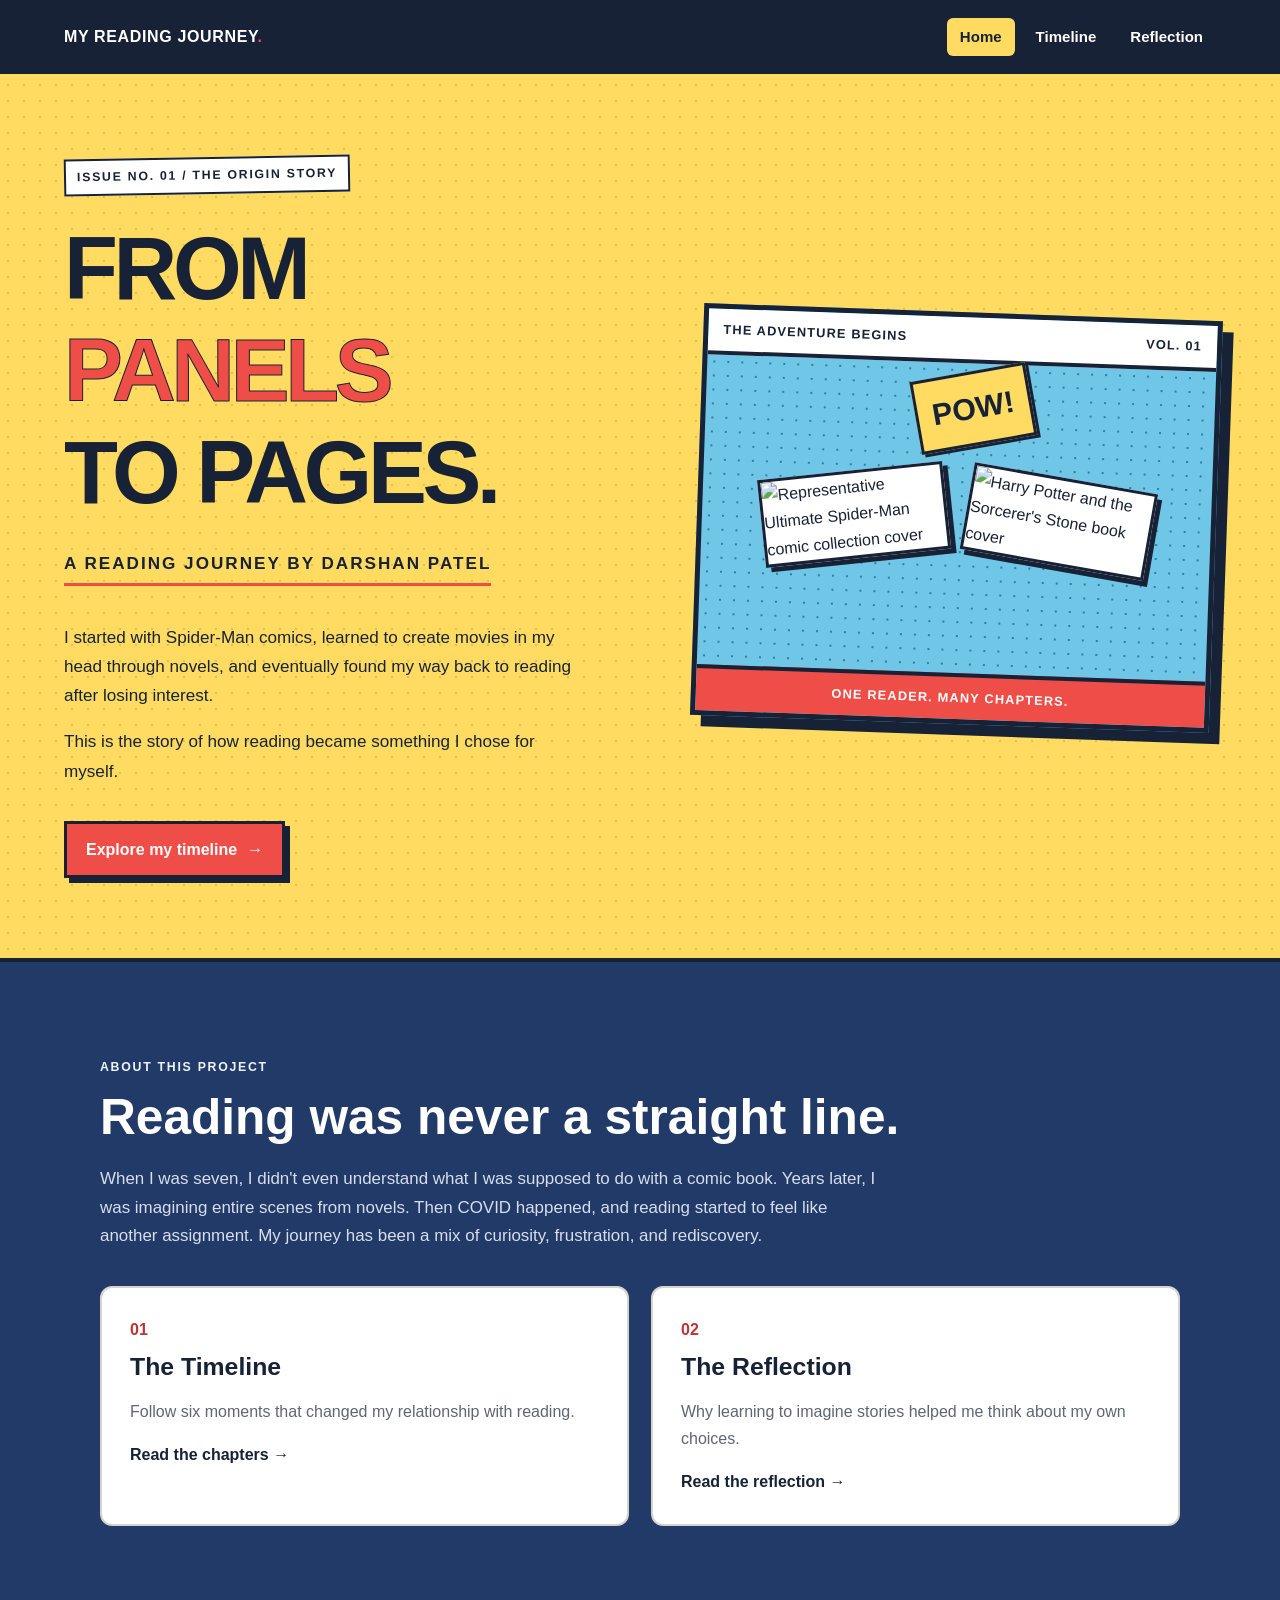
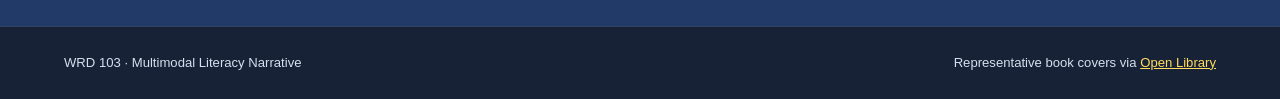
==== commit e6d0d4e4: "feat: Add author name to homepage" ====
--- a/index.html
+++ b/index.html
@@ -24,6 +24,8 @@
         <div class="hero-copy">
           <span class="eyebrow comic-tag">ISSUE NO. 01 / THE ORIGIN STORY</span>
           <h1>From <em>Panels</em><br>to Pages.</h1>
+          <p class="author-name">A Reading Journey by Darshan Patel</p>
+
           <p>I started with Spider-Man comics, learned to create movies in my head through novels, and eventually found my way back to reading after losing interest.</p>
           <p>This is the story of how reading became something I chose for myself.</p>
           <a class="button button-red" href="timeline.html">Explore my timeline <span aria-hidden="true">→</span></a>
--- a/style.css
+++ b/style.css
@@ -2,12 +2,12 @@
 /* Shared design for all three pages */
 :root {
   --ink: #182236;
-  --paper: #f8f5ed;
+  --paper: #223a67;
   --white: #fff;
   --red: #ef4d47;
   --yellow: #ffdc61;
   --blue: #70c6e6;
-  --muted: #5e6675;
+  --muted: #d7deed;
 }
 
 /* General styling */
@@ -21,7 +21,7 @@
 
 body {
   margin: 0;
-  color: var(--ink);
+  color: #eef3ff;
   background: var(--paper);
   font-family: Arial, Helvetica, sans-serif;
   line-height: 1.7;
@@ -33,6 +33,7 @@
 
 img {
   max-width: 100%;
+  display: block;
 }
 
 h1, h2, h3 {
@@ -63,8 +64,9 @@
   align-items: center;
   gap: 20px;
   padding: 18px 5%;
-  background: var(--white);
-  border-bottom: 3px solid var(--ink);
+  background: var(--ink);
+  color: white;
+  border-bottom: 3px solid var(--yellow);
 }
 
 .logo {
@@ -94,6 +96,7 @@
 .site-nav a:hover,
 .site-nav a[aria-current="page"] {
   background: var(--yellow);
+  color: var(--ink);
 }
 
 /* Common buttons */
@@ -142,6 +145,7 @@
 /* Home hero */
 .hero {
   border-bottom: 4px solid var(--ink);
+  color: var(--ink);
 }
 
 .hero-inner {
@@ -170,6 +174,7 @@
 .hero-copy p {
   max-width: 520px;
   font-size: 1.07rem;
+  color: var(--ink);
 }
 
 .hero-copy .button {
@@ -192,6 +197,7 @@
   font-size: .8rem;
   font-weight: 900;
   letter-spacing: .09em;
+  color: var(--ink);
 }
 
 .hero-art-top {
@@ -251,6 +257,7 @@
   background: var(--yellow);
   border: 3px solid var(--ink);
   box-shadow: 3px 3px 0 var(--ink);
+  color: var(--ink);
 }
 
 /* Home introduction */
@@ -262,6 +269,7 @@
 .intro h2 {
   font-size: clamp(2rem, 4vw, 3.1rem);
   margin: 10px 0 18px;
+  color: white;
 }
 
 .intro > p {
@@ -285,6 +293,7 @@
   border-radius: 12px;
   text-decoration: none;
   transition: transform .2s;
+  color: var(--ink);
 }
 
 .feature-card:hover {
@@ -303,7 +312,7 @@
 }
 
 .feature-card p {
-  color: var(--muted);
+  color: #5e6675;
 }
 
 .card-link {
@@ -314,6 +323,7 @@
 .page-banner {
   padding: 72px 0 60px;
   border-bottom: 4px solid var(--ink);
+  color: var(--ink);
 }
 
 .page-banner h1 {
@@ -340,6 +350,7 @@
   text-decoration: none;
   font-size: .82rem;
   font-weight: 800;
+  color: var(--ink);
 }
 
 .chapter-nav a:hover {
@@ -354,7 +365,7 @@
 .timeline {
   position: relative;
   padding-left: 50px;
-  border-left: 4px solid var(--ink);
+  border-left: 4px solid white;
 }
 
 .timeline-item {
@@ -369,6 +380,7 @@
   border: 2px solid #ded9d0;
   border-radius: 12px;
   scroll-margin-top: 20px;
+  color: var(--ink);
 }
 
 .timeline-item.is-comic {
@@ -435,7 +447,7 @@
 
 .media-card > img {
   height: 225px;
-  max-width: 100%;
+  width: 100%;
   object-fit: contain;
   background: white;
   box-shadow: 3px 4px 0 rgba(0,0,0,.15);
@@ -462,45 +474,14 @@
   box-shadow: 3px 4px 0 rgba(0,0,0,.15);
 }
 
-/* Reading slump illustration */
-.slump-card {
-  min-height: 250px;
-  display: flex;
-  flex-direction: column;
-  align-items: center;
-  justify-content: center;
-  background: #e9e8e5;
-  border: 2px dashed #95979d;
-  border-radius: 9px;
-}
-
-.closed-book {
-  width: 116px;
-  height: 150px;
-  border: 8px solid #7a818c;
-  border-left: 17px solid #555d6a;
-  border-radius: 4px 12px 12px 4px;
-  transform: rotate(-10deg);
-  background: #bbbfc7;
-  box-shadow: 9px 11px 0 #d0d1d4;
-}
-
-.slump-card p {
-  font-size: .79rem;
-  font-weight: 900;
-  letter-spacing: .1em;
-  color: #656a73;
-}
-
-.next-chapter {
-  text-align: center;
-  margin: 75px auto 10px;
-  max-width: 590px;
-}
-
-.next-chapter h2 {
-  font-size: clamp(1.8rem, 3vw, 2.6rem);
-  margin: 12px 0 28px;
+/* Reading slump real image */
+.photo-media img {
+  height: 230px;
+  width: 100%;
+  object-fit: cover;
+  border-radius: 6px;
+  background: white;
+  box-shadow: 3px 4px 0 rgba(0,0,0,.15);
 }
 
 /* Reflection page */
@@ -534,10 +515,11 @@
 .reflection-body h2 {
   font-size: 1.8rem;
   margin: 44px 0 10px;
+  color: white;
 }
 
 .reflection-body p {
-  color: #3c4554;
+  color: #dfe6f5;
 }
 
 .pull-quote {
@@ -547,6 +529,7 @@
   font-size: clamp(1.5rem, 4vw, 2.3rem);
   font-weight: 800;
   line-height: 1.3;
+  color: white;
 }
 
 .reflection-actions {
@@ -559,6 +542,7 @@
 
 .text-link {
   font-weight: 800;
+  color: var(--yellow);
 }
 
 /* Footer */
@@ -567,10 +551,14 @@
   justify-content: space-between;
   gap: 15px;
   padding: 25px 5%;
-  background: white;
-  border-top: 1px solid #ddd;
+  background: var(--ink);
+  border-top: 1px solid #314563;
   font-size: .82rem;
-  color: var(--muted);
+  color: #d6dfef;
+}
+
+.site-footer a {
+  color: var(--yellow);
 }
 
 /* Tablet and mobile responsiveness */
@@ -659,3 +647,16 @@
     transition: none;
   }
 }
+
+/* Homepage author name */
+.author-name {
+  display: inline-block;
+  font-size: 1rem;
+  font-weight: 800;
+  text-transform: uppercase;
+  letter-spacing: 2px;
+  color: var(--ink);
+  border-bottom: 3px solid var(--red);
+  padding-bottom: 5px;
+  margin: 0 0 20px;
+}
